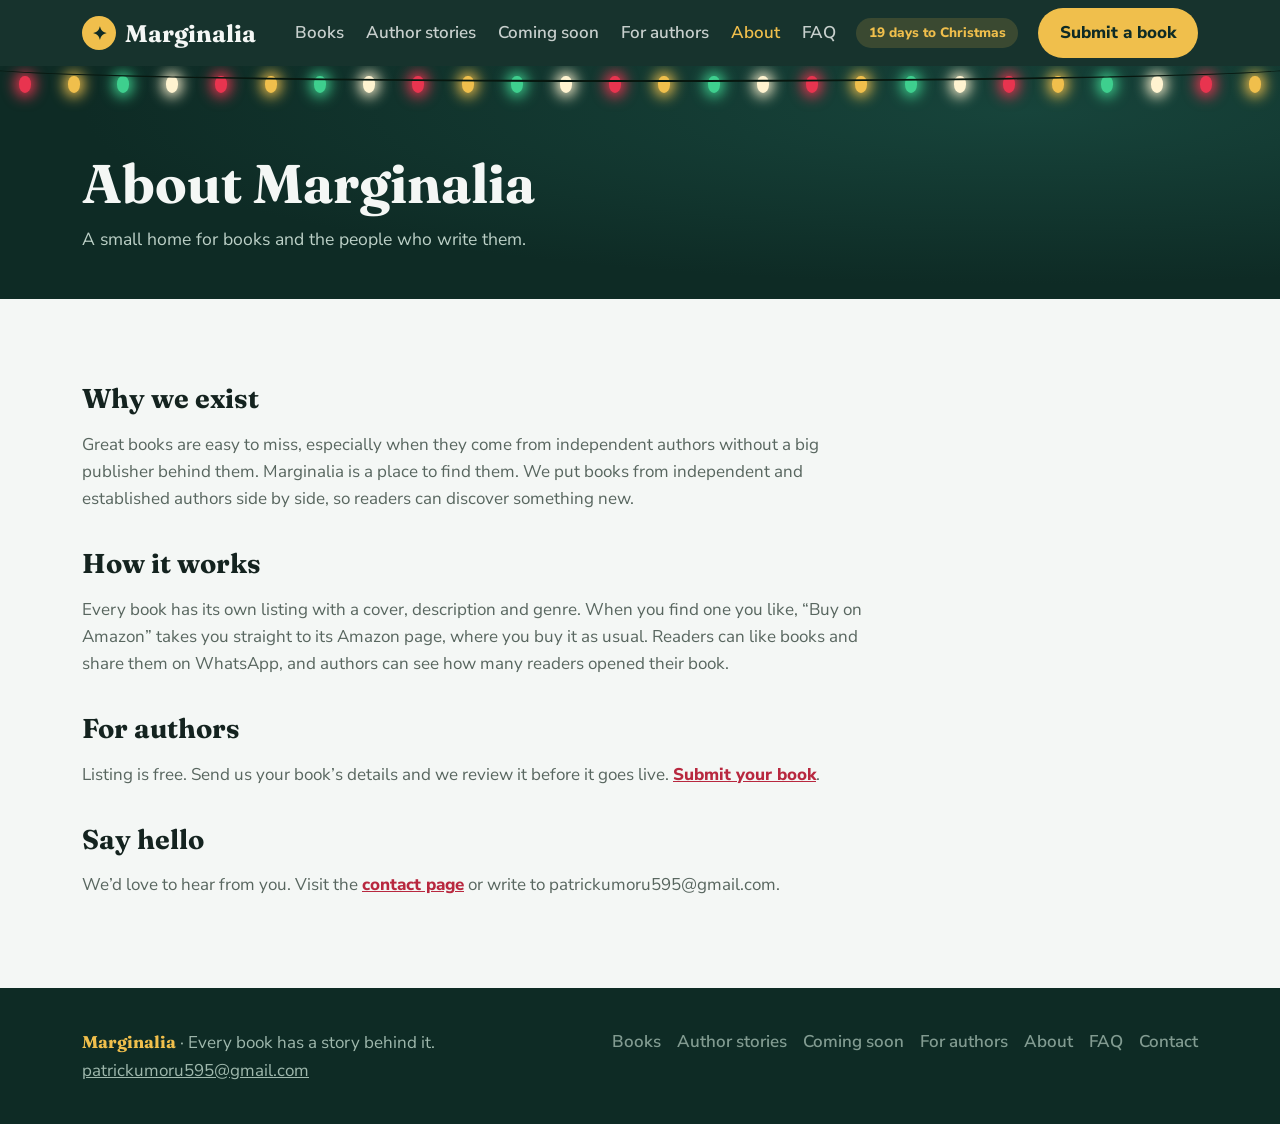
==== about.html @ 73350b6a "Add files via upload" ====
<!DOCTYPE html>
<html lang="en"><head><meta charset="utf-8"><meta name="viewport" content="width=device-width, initial-scale=1">
<title>About – Marginalia</title><meta name="description" content="Why Marginalia exists and who it is for."><meta name="theme-color" content="#0e2b25">
<link rel="icon" href="data:image/svg+xml,%3Csvg xmlns='http://www.w3.org/2000/svg' viewBox='0 0 100 100'%3E%3Ctext y='.9em' font-size='90'%3E📖%3C/text%3E%3C/svg%3E">
<link rel="preconnect" href="https://fonts.googleapis.com">
<link href="https://fonts.googleapis.com/css2?family=Fraunces:ital,opsz,wght@0,9..144,500;0,9..144,700;1,9..144,500&family=Nunito+Sans:wght@400;600;800&display=swap" rel="stylesheet">
<link rel="stylesheet" href="style.css"></head><body>
<header><div class="wrap bar"><a class="logo" href="index.html"><i>✦</i>Marginalia</a>
<nav id="nav" aria-label="Main"><a href="books.html">Books</a><a href="stories.html">Author stories</a><a href="soon.html">Coming soon</a><a href="authors.html">For authors</a><a href="about.html" aria-current="page">About</a><a href="faq.html">FAQ</a></nav><span class="days" id="days"></span>
<a class="btn gold" href="authors.html#submit">Submit a book</a>
<button class="menu" id="menu" aria-expanded="false" aria-controls="nav">Menu</button></div></header>
<main id="top">
<div class="ph"><div class="lights" id="lights" aria-hidden="true"></div><div class="wrap"><h1>About Marginalia</h1><p>A small home for books and the people who write them.</p></div></div>
<div class="wrap pg">
<section class="prose"><h2>Why we exist</h2><p>Great books are easy to miss, especially when they come from independent authors without a big publisher behind them. Marginalia is a place to find them. We put books from independent and established authors side by side, so readers can discover something new.</p>
<h2>How it works</h2><p>Every book has its own listing with a cover, description and genre. When you find one you like, “Buy on Amazon” takes you straight to its Amazon page, where you buy it as usual. Readers can like books and share them on WhatsApp, and authors can see how many readers opened their book.</p>
<h2>For authors</h2><p>Listing is free. Send us your book’s details and we review it before it goes live. <a href="authors.html#submit" style="color:var(--red);font-weight:800">Submit your book</a>.</p>
<h2>Say hello</h2><p>We’d love to hear from you. Visit the <a href="contact.html" style="color:var(--red);font-weight:800">contact page</a> or write to patrickumoru595@gmail.com.</p></section>
</div></main>
<footer><div class="wrap"><span><b>Marginalia</b> · Every book has a story behind it.<br><a href="mailto:patrickumoru595@gmail.com">patrickumoru595@gmail.com</a></span><nav class="links" aria-label="Footer"><a href="books.html">Books</a><a href="stories.html">Author stories</a><a href="soon.html">Coming soon</a><a href="authors.html">For authors</a><a href="about.html">About</a><a href="faq.html">FAQ</a><a href="contact.html">Contact</a></nav></div></footer>
<script src="data.js"></script><script src="app.js"></script></body></html>
---- style.css ----
:root{--pine:#0e2b25;--pine2:#17443b;--red:#b8283f;--gold:#f0bf4c;--snow:#f4f7f5;--ink:#14231f;--mut:#58665f;--line:#d6e0da;--card:#fff;color-scheme:light}
*,*::before,*::after{box-sizing:border-box}
html{scroll-behavior:smooth;scroll-padding-top:76px}
body{margin:0;background:var(--snow);color:var(--ink);font:17px/1.6 "Nunito Sans",system-ui,sans-serif}
h1,h2,h3{font-family:Fraunces,Georgia,serif;line-height:1.12;margin:0}
a{color:inherit}button{font:inherit;color:inherit;cursor:pointer}
:focus-visible{outline:3px solid var(--gold);outline-offset:2px}
.wrap{max-width:1160px;margin:0 auto;padding:0 22px}
header{position:sticky;top:0;z-index:20;background:rgba(14,43,37,.96);backdrop-filter:blur(8px);color:var(--snow)}
.bar{display:flex;align-items:center;gap:20px;height:66px}
.logo{font:700 1.5rem Fraunces,Georgia,serif;text-decoration:none;margin-right:auto;display:flex;align-items:center;gap:9px}
.logo i{font-style:normal;display:grid;place-items:center;width:34px;height:34px;border-radius:50%;background:var(--gold);color:var(--pine);font-size:1.1rem}
nav{display:flex;gap:22px}nav a{text-decoration:none;opacity:.8;font-weight:600}nav a:hover{opacity:1}
.btn{border:0;background:var(--red);color:#fff;padding:.65em 1.3em;border-radius:999px;font-weight:800;text-decoration:none;display:inline-block;transition:transform .15s,background .15s}
.btn:hover{transform:translateY(-2px);background:#cf3149}
.btn.gold{background:var(--gold);color:var(--pine)}.btn.gold:hover{background:#ffd062}
.days{font-size:.85rem;font-weight:800;background:rgba(240,191,76,.16);color:var(--gold);padding:.3em .9em;border-radius:999px}
@media(max-width:820px){nav{display:none}}@media(max-width:480px){.days{display:none}}
.lights{position:absolute;left:0;right:0;top:0;height:46px;display:flex;justify-content:space-around;pointer-events:none;overflow:hidden}
.lights::before{content:"";position:absolute;left:-2%;right:-2%;top:-14px;height:30px;border-bottom:2px solid #07170f;border-radius:50%}
.lights s{width:12px;height:17px;border-radius:50% 50% 55% 55%;margin-top:10px;background:var(--c);box-shadow:0 0 14px 4px var(--c);animation:tw 2.6s ease-in-out infinite;animation-delay:var(--d)}
@keyframes tw{50%{opacity:.35;box-shadow:0 0 4px 1px var(--c)}}
.hero{position:relative;background:radial-gradient(ellipse at 80% 20%,var(--pine2),var(--pine) 65%);color:var(--snow);overflow:hidden}
.hero .wrap{display:grid;grid-template-columns:1.1fr 1fr;gap:40px;align-items:end;padding-top:90px}
.kick{display:inline-block;background:var(--red);color:#fff;font-weight:800;font-size:.9rem;padding:.25em .9em;border-radius:999px;margin-bottom:18px}
.hero h1{font-size:clamp(2.3rem,5.4vw,4.1rem);letter-spacing:-.015em}
.hero h1 em{color:var(--gold)}
.hero p.lead{color:#bcd0c7;max-width:34em;font-size:1.1rem}
.search{display:flex;gap:8px;margin:26px 0 20px;background:#fff;border-radius:999px;padding:6px 6px 6px 22px}
.search input{flex:1;border:0;background:transparent;font:inherit;color:var(--ink);min-width:0;outline:0}
.stats{display:flex;gap:30px;color:#9fb8ad;font-size:.92rem;padding-bottom:40px}.stats b{color:var(--gold);font:700 1.6rem Fraunces,serif;display:block}
.shelf{display:flex;align-items:flex-end;gap:5px;height:330px;border-bottom:14px solid var(--gold);padding:0 12px;border-radius:2px}
.spine{text-decoration:none;flex:1;max-width:58px;border-radius:3px 3px 0 0;color:#fff;writing-mode:vertical-rl;padding:14px 0;font:600 .85rem Fraunces,Georgia,serif;transition:transform .25s;overflow:hidden;white-space:nowrap}
.spine:hover,.spine:focus-visible{transform:translateY(-14px)}
@media(max-width:860px){.hero .wrap{grid-template-columns:1fr}.shelf{height:230px}}
section{padding:80px 0 0}
.head{margin-bottom:26px}.head h2{font-size:clamp(1.8rem,3.6vw,2.6rem)}.head p{margin:6px 0 0;color:var(--mut)}
.feat{display:grid;grid-template-columns:270px 1fr;gap:40px;align-items:center;background:var(--pine);color:var(--snow);border-radius:22px;padding:36px;border:3px solid var(--gold);position:relative}
.feat::after{content:"🎁";position:absolute;right:22px;top:14px;font-size:1.8rem}
.feat h2{font-size:clamp(1.6rem,3vw,2.3rem);margin:10px 0 12px}.feat p{color:#bcd0c7;max-width:40em}
@media(max-width:760px){.feat{grid-template-columns:1fr;padding:24px}.feat .cover{max-width:210px}}
.tag{display:inline-block;background:var(--gold);color:var(--pine);border-radius:999px;padding:.1em .8em;font-size:.85rem;font-weight:800}
.stat{display:flex;gap:14px;align-items:center;flex-wrap:wrap;color:var(--mut);font-size:.9rem;margin-top:8px}
.feat .stat{color:#9fb8ad}
.like,.share{border:0;background:none;padding:2px 4px;color:inherit;display:inline-flex;gap:6px;align-items:center;border-radius:6px;text-decoration:none}
.like[aria-pressed=true]{color:#e8456a}
.tools{display:flex;gap:10px;flex-wrap:wrap;margin-bottom:28px;align-items:center}
.chip{border:1.5px solid var(--line);background:#fff;border-radius:999px;padding:.35em 1.05em;font-weight:600}
.chip[aria-pressed=true]{background:var(--pine);color:#fff;border-color:var(--pine)}
.chip.gift[aria-pressed=true]{background:var(--red);border-color:var(--red)}
select,input,textarea{font:inherit}
.tools select{margin-left:auto;background:#fff;border:1.5px solid var(--line);border-radius:10px;padding:.4em .7em}
.grid{display:grid;grid-template-columns:repeat(auto-fill,minmax(190px,1fr));gap:34px 22px;align-items:start}
.open{display:block;text-decoration:none;position:relative}
.ribbon{position:absolute;top:10px;right:-6px;z-index:2;background:var(--red);color:#fff;font-size:.75rem;font-weight:800;padding:.15em .7em;border-radius:4px 0 0 4px;box-shadow:0 3px 8px rgba(0,0,0,.25)}
.cover{aspect-ratio:2/3;border-radius:4px 10px 10px 4px;color:#fff;padding:16px 14px;display:flex;flex-direction:column;justify-content:space-between;box-shadow:inset 6px 0 0 rgba(0,0,0,.18),0 14px 24px -14px rgba(14,43,37,.7);transition:transform .2s}
.open:hover .cover,.open:focus-visible .cover{transform:translateY(-6px) rotate(-1deg)}
.cover b{font:700 1.15rem/1.2 Fraunces,Georgia,serif}.cover small{opacity:.85}
img.cover{width:100%;height:auto;aspect-ratio:auto;object-fit:cover;padding:0;display:block}
.book h3{font-size:1.02rem;margin:14px 0 0}.by{color:var(--mut);font-size:.9rem;display:block}
.buy{display:inline-block;margin-top:10px;font-weight:800;font-size:.88rem;text-decoration:none;background:var(--gold);color:var(--pine);padding:.3em .9em;border-radius:999px}
.buy:hover{background:#ffd062}
.empty{grid-column:1/-1;color:var(--mut)}
.fi{display:grid;grid-template-columns:150px 1fr;gap:30px;align-items:start;padding:30px 0;border-top:2px dotted var(--line)}
.lab{color:var(--red);font-weight:800;font-size:.9rem;margin-bottom:4px}.fi h3{font-size:1.5rem;margin-bottom:8px}.ex{color:var(--mut);max-width:44em;margin:0}
@media(max-width:560px){.fi{grid-template-columns:100px 1fr;gap:16px}.fi h3{font-size:1.2rem}}
.soon{display:grid;grid-template-columns:repeat(auto-fit,minmax(230px,1fr));gap:20px}
.card{background:#fff;border:1px solid var(--line);border-radius:18px;padding:24px;border-top:5px solid var(--red)}
.card:nth-child(2){border-top-color:var(--gold)}.card:nth-child(3){border-top-color:var(--pine2)}
.badge{font-size:.78rem;font-weight:800;background:var(--snow);border-radius:999px;padding:.1em .7em;color:var(--mut)}
.card h3{margin:12px 0 6px;font-size:1.25rem}.card p{margin:0;color:var(--mut)}
.notify{display:flex;gap:10px;flex-wrap:wrap;margin-top:24px}
.notify input,.f input,.f select,.f textarea{border:1.5px solid var(--line);border-radius:12px;padding:.6em .9em;background:#fff;width:100%}
.notify input{flex:1;min-width:220px;width:auto}
.why{display:grid;grid-template-columns:repeat(auto-fit,minmax(240px,1fr));gap:22px}
.why div{padding:6px 0 0 18px;border-left:4px solid var(--gold)}.why h3{font-size:1.2rem}.why p{color:var(--mut);margin:6px 0 0}
.sub{display:grid;grid-template-columns:1fr 1.1fr;gap:44px;background:#fff;border:1px solid var(--line);border-radius:22px;padding:40px}
.sub p{color:var(--mut)}
.f{display:grid;gap:14px}.f label{font-weight:700;font-size:.92rem;display:grid;gap:4px}
@media(max-width:760px){.sub{grid-template-columns:1fr;padding:24px}}
.ok{color:var(--pine2);font-weight:700;margin:6px 0 0}
footer{margin-top:90px;background:var(--pine);color:#9fb8ad;padding:40px 0 calc(40px + env(safe-area-inset-bottom,0px))}
footer .wrap{display:flex;justify-content:space-between;gap:16px;flex-wrap:wrap}
footer b{color:var(--gold);font-family:Fraunces,serif}
@media(prefers-reduced-motion:reduce){.lights s{animation:none}html{scroll-behavior:auto}*{transition:none!important}}

.ph{position:relative;background:radial-gradient(ellipse at 80% 20%,var(--pine2),var(--pine) 65%);color:var(--snow);padding:88px 0 46px}
.ph h1{font-size:clamp(2.2rem,5vw,3.4rem)}.ph p{color:#bcd0c7;max-width:36em;margin:10px 0 0;font-size:1.1rem}.ph .search{max-width:560px;margin:22px 0 0}
.pg>section:first-child{padding-top:48px}
a.card{display:block;text-decoration:none;color:inherit;transition:transform .15s}a.card:hover{transform:translateY(-4px)}
nav a[aria-current]{opacity:1;color:var(--gold)}
.menu{display:none;background:none;border:1.5px solid rgba(255,255,255,.3);color:#fff;border-radius:10px;padding:.35em .8em;font-weight:700}
.faq details{background:#fff;border:1px solid var(--line);border-radius:14px;padding:16px 20px;margin-bottom:12px}
.faq summary{font:700 1.1rem Fraunces,Georgia,serif;cursor:pointer}.faq details[open]{border-color:var(--gold)}.faq details p{color:var(--mut);margin:10px 0 0}
.prose{max-width:46em}.prose h2{font-size:1.7rem;margin:36px 0 10px}.prose p{color:var(--mut)}
footer a{color:#9fb8ad}footer .links{display:flex;gap:16px;flex-wrap:wrap}
@media(max-width:1100px){.days{display:none}}
@media(max-width:980px){.menu{display:block}nav{display:none;position:absolute;top:66px;left:0;right:0;background:var(--pine);flex-direction:column;padding:12px 22px 22px;gap:14px;border-top:1px solid rgba(255,255,255,.12)}nav.open{display:flex}}
@media(max-width:560px){header .btn.gold{display:none}.bar{gap:12px}.logo{margin-right:auto}}
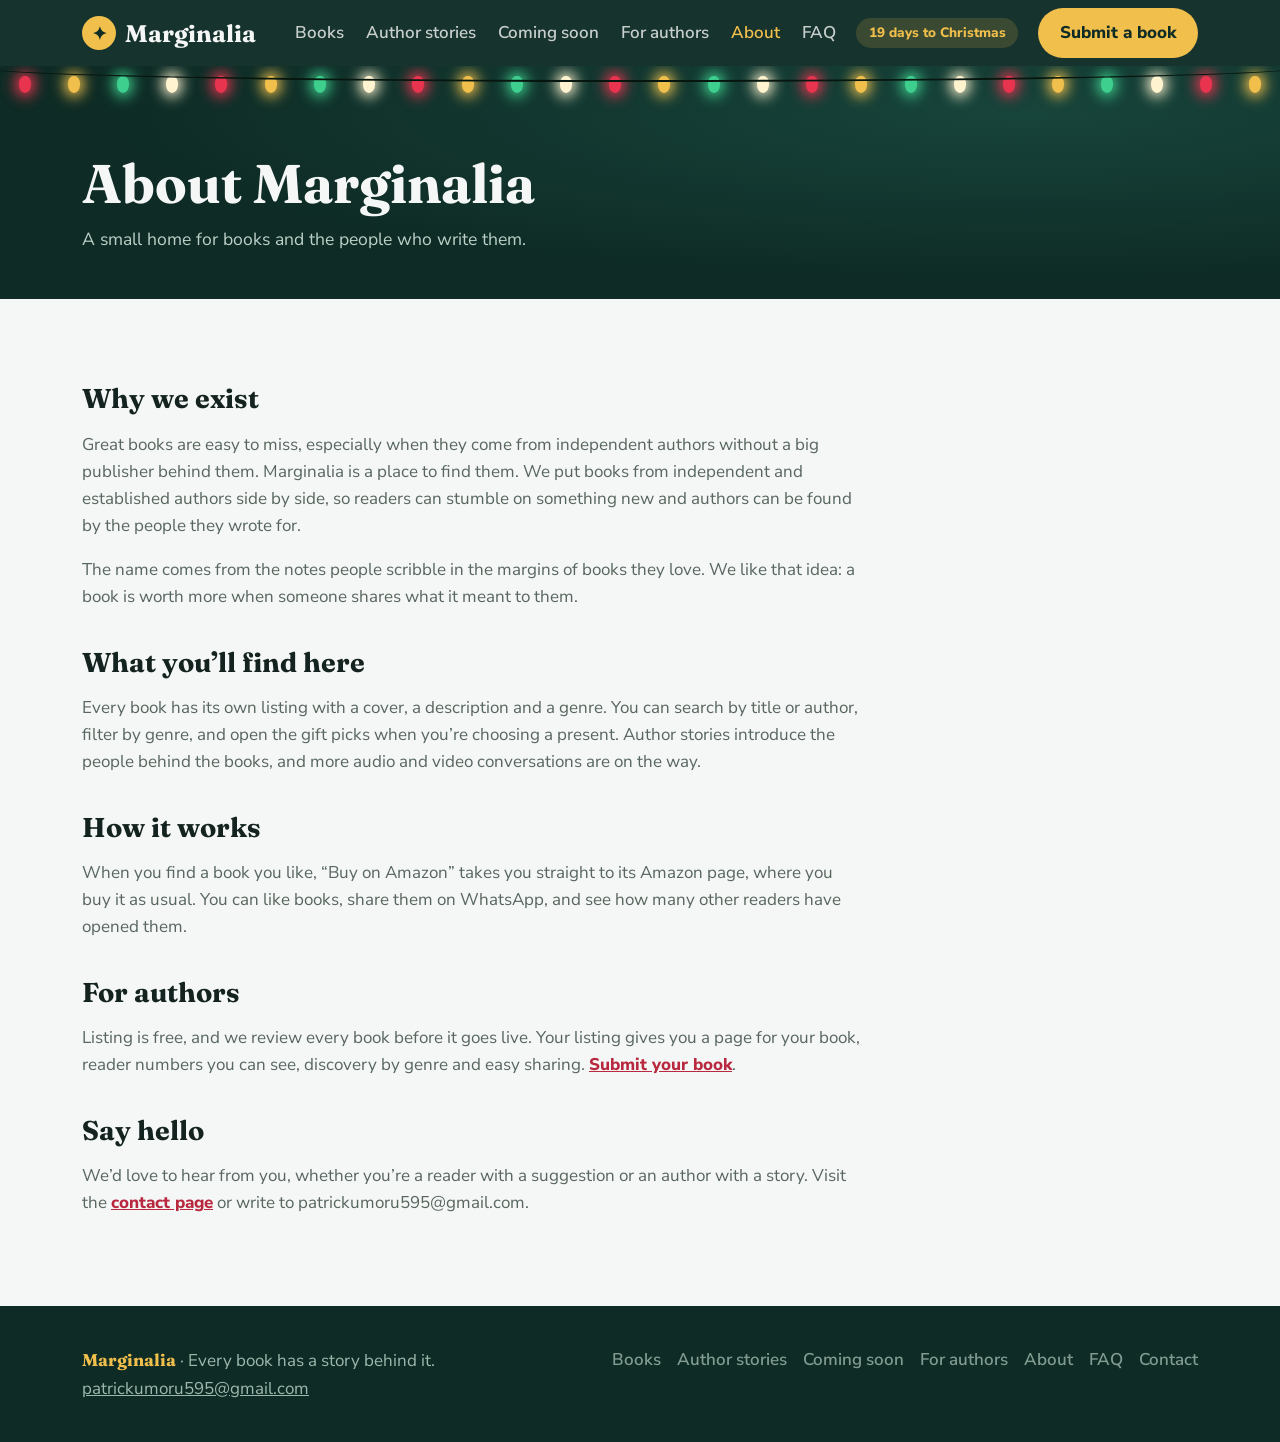
==== commit 46fecc19: "Add files via upload" ====
--- a/about.html
+++ b/about.html
@@ -12,10 +12,12 @@
 <main id="top">
 <div class="ph"><div class="lights" id="lights" aria-hidden="true"></div><div class="wrap"><h1>About Marginalia</h1><p>A small home for books and the people who write them.</p></div></div>
 <div class="wrap pg">
-<section class="prose"><h2>Why we exist</h2><p>Great books are easy to miss, especially when they come from independent authors without a big publisher behind them. Marginalia is a place to find them. We put books from independent and established authors side by side, so readers can discover something new.</p>
-<h2>How it works</h2><p>Every book has its own listing with a cover, description and genre. When you find one you like, “Buy on Amazon” takes you straight to its Amazon page, where you buy it as usual. Readers can like books and share them on WhatsApp, and authors can see how many readers opened their book.</p>
-<h2>For authors</h2><p>Listing is free. Send us your book’s details and we review it before it goes live. <a href="authors.html#submit" style="color:var(--red);font-weight:800">Submit your book</a>.</p>
-<h2>Say hello</h2><p>We’d love to hear from you. Visit the <a href="contact.html" style="color:var(--red);font-weight:800">contact page</a> or write to patrickumoru595@gmail.com.</p></section>
+<section class="prose"><h2>Why we exist</h2><p>Great books are easy to miss, especially when they come from independent authors without a big publisher behind them. Marginalia is a place to find them. We put books from independent and established authors side by side, so readers can stumble on something new and authors can be found by the people they wrote for.</p>
+<p>The name comes from the notes people scribble in the margins of books they love. We like that idea: a book is worth more when someone shares what it meant to them.</p>
+<h2>What you’ll find here</h2><p>Every book has its own listing with a cover, a description and a genre. You can search by title or author, filter by genre, and open the gift picks when you’re choosing a present. Author stories introduce the people behind the books, and more audio and video conversations are on the way.</p>
+<h2>How it works</h2><p>When you find a book you like, “Buy on Amazon” takes you straight to its Amazon page, where you buy it as usual. You can like books, share them on WhatsApp, and see how many other readers have opened them.</p>
+<h2>For authors</h2><p>Listing is free, and we review every book before it goes live. Your listing gives you a page for your book, reader numbers you can see, discovery by genre and easy sharing. <a href="authors.html#submit" style="color:var(--red);font-weight:800">Submit your book</a>.</p>
+<h2>Say hello</h2><p>We’d love to hear from you, whether you’re a reader with a suggestion or an author with a story. Visit the <a href="contact.html" style="color:var(--red);font-weight:800">contact page</a> or write to patrickumoru595@gmail.com.</p></section>
 </div></main>
 <footer><div class="wrap"><span><b>Marginalia</b> · Every book has a story behind it.<br><a href="mailto:patrickumoru595@gmail.com">patrickumoru595@gmail.com</a></span><nav class="links" aria-label="Footer"><a href="books.html">Books</a><a href="stories.html">Author stories</a><a href="soon.html">Coming soon</a><a href="authors.html">For authors</a><a href="about.html">About</a><a href="faq.html">FAQ</a><a href="contact.html">Contact</a></nav></div></footer>
 <script src="data.js"></script><script src="app.js"></script></body></html>
--- a/style.css
+++ b/style.css
@@ -96,5 +96,20 @@
 .prose{max-width:46em}.prose h2{font-size:1.7rem;margin:36px 0 10px}.prose p{color:var(--mut)}
 footer a{color:#9fb8ad}footer .links{display:flex;gap:16px;flex-wrap:wrap}
 @media(max-width:1100px){.days{display:none}}
-@media(max-width:980px){.menu{display:block}nav{display:none;position:absolute;top:66px;left:0;right:0;background:var(--pine);flex-direction:column;padding:12px 22px 22px;gap:14px;border-top:1px solid rgba(255,255,255,.12)}nav.open{display:flex}}
+@media(max-width:980px){.menu{display:block}header nav{display:none;position:absolute;top:66px;left:0;right:0;background:var(--pine);flex-direction:column;padding:12px 22px 22px;gap:14px;border-top:1px solid rgba(255,255,255,.12)}header nav.open{display:flex}}
 @media(max-width:560px){header .btn.gold{display:none}.bar{gap:12px}.logo{margin-right:auto}}
+
+.hero .wrap{grid-template-columns:minmax(0,1fr) minmax(0,1fr)}.hero .wrap>*{min-width:0}
+.search input{padding:0}.search .btn{flex:none}
+.band{background:var(--pine);color:var(--snow);border-radius:22px;padding:40px 28px;text-align:center;border:3px solid var(--gold)}
+.band h2{font-size:clamp(1.6rem,3.4vw,2.3rem);margin-bottom:10px}.band p{color:#bcd0c7;max-width:36em;margin:0 auto 20px}
+.why b.n{display:inline-grid;place-items:center;width:34px;height:34px;border-radius:50%;background:var(--red);color:#fff;margin-bottom:8px}
+@media(max-width:860px){.hero .wrap{grid-template-columns:minmax(0,1fr);padding-top:84px}}
+@media(max-width:560px){
+body{font-size:16px}.wrap{padding:0 18px}section{padding-top:56px}
+.hero h1{font-size:2.1rem}.hero p.lead{font-size:1rem}.search{padding:5px 5px 5px 16px}.search .btn{padding:.6em 1.1em}
+.stats{gap:22px;padding-bottom:28px}.stats b{font-size:1.4rem}.shelf{height:210px;padding:0 6px;gap:3px}.spine{font-size:.75rem;padding:10px 0}
+.grid{grid-template-columns:repeat(2,minmax(0,1fr));gap:28px 14px}.book h3{font-size:.95rem}.buy{font-size:.8rem;padding:.3em .75em}
+.stat{font-size:.82rem;gap:8px}.feat{padding:22px 18px}.feat .cover{max-width:190px}
+.tools{gap:8px}.chip{font-size:.9rem;padding:.3em .85em}.tools select{margin-left:0;width:100%}
+.sub{padding:22px 18px}.ph{padding:80px 0 34px}footer .wrap{flex-direction:column}}
